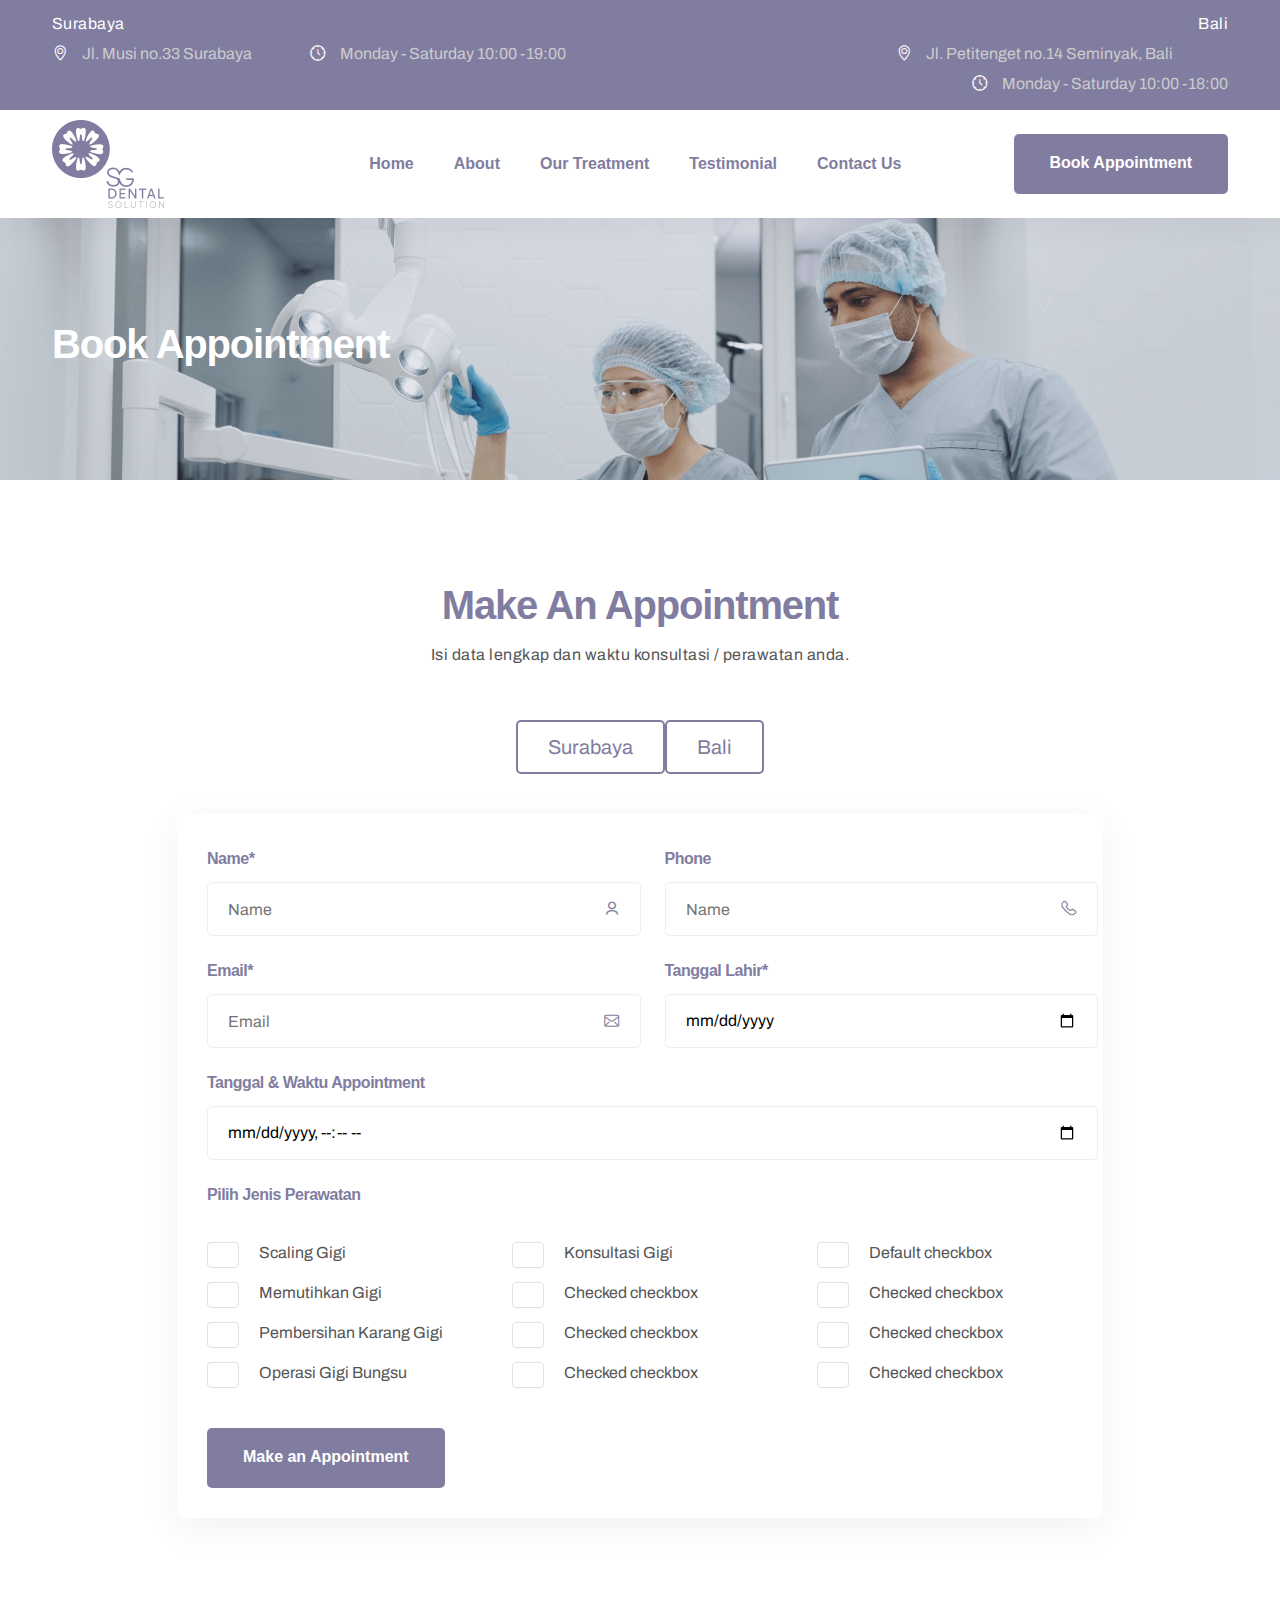
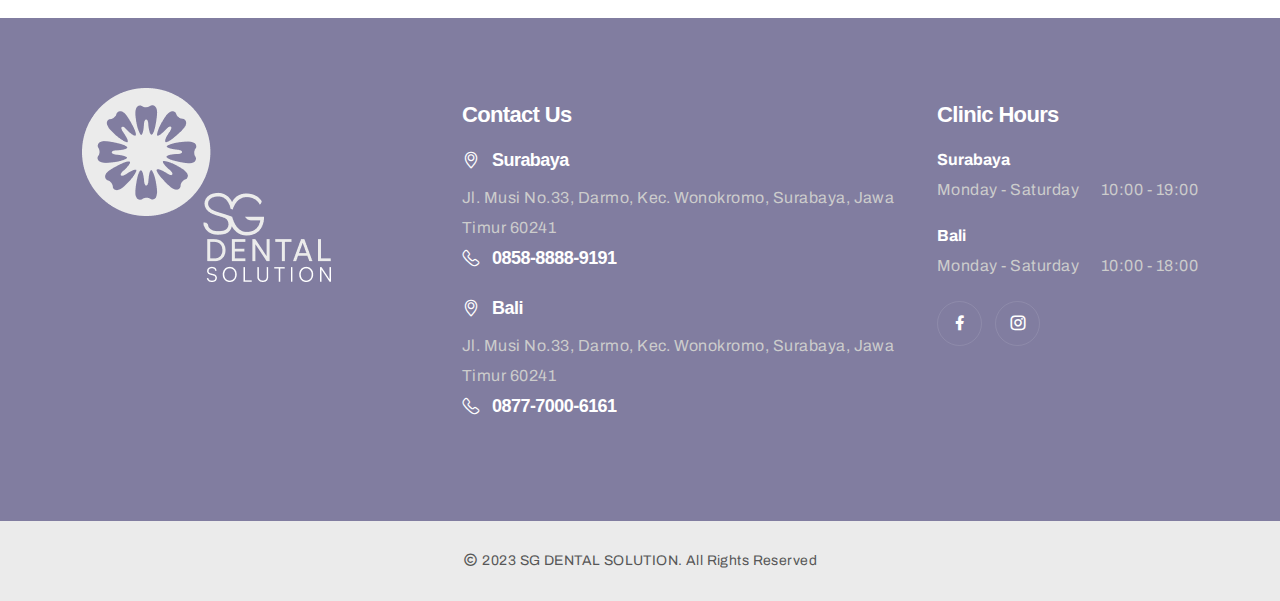
==== dental-appointment.html @ 80788efe "upload" ====
<!DOCTYPE html>
<html lang="zxx">
    <head>
        <!-- Required meta tags -->
        <meta charset="utf-8">
        <meta name="viewport" content="width=device-width, initial-scale=1">
        
        <!-- Link of CSS files -->
        <link rel="stylesheet" href="assets/css/bootstrap.min.css">
        <link rel="stylesheet" href="assets/css/remixicon.css">
        <link rel="stylesheet" href="assets/css/flaticon_dolt.css">
        <link rel="stylesheet" href="assets/css/swiper.bundle.min.css">
        <link rel="stylesheet" href="assets/css/aos.css">
        <link rel="stylesheet" href="assets/css/header.css">
        <link rel="stylesheet" href="assets/css/style.css">
        <link rel="stylesheet" href="assets/css/footer.css">
        <link rel="stylesheet" href="assets/css/responsive.css">
        <link rel="stylesheet" href="assets/css/magnific-popup.css">
        <link rel="stylesheet" href="assets/css/fancybox.min.css">
        
        <link rel="stylesheet" href="assets/css/dental-style.css">

        <title>SG Dental Solution</title>
        <link rel="icon" type="image/png" href="assets/img/favicon.png">
    </head>
    <body>

        <!--  Preloader Start -->
        <div class="loader-wrapper">
            <div class="loader"></div>
            <div class="loader-section section-left"></div>
            <div class="loader-section section-right"></div>
        </div>
        <!--  Preloader End -->

        
        <!-- Start Navbar Area -->
        <div class="navbar-area style-one" id="navbar">
            <div class="header-top">
                <div class="container hide-mobile">
                    <div class="row">
                        <div class="col-lg-6 top-contact-left">
                            <p class="text-white mb-0">Surabaya</p>
                            <ul class="contact-info list-style">
                                
                                <li><i class="flaticon-pin"></i>Jl. Musi no.33 Surabaya</li>
                                <li><i class="flaticon-clock"></i>Monday - Saturday    10:00 -19:00</li>
                            </ul>
                        </div>
                        <div class="col-lg-6 top-contact-right">
                            <p class="text-white mb-0">Bali</p>
                            <ul class="contact-info list-style">
                                
                                <li><i class="flaticon-pin"></i>Jl. Petitenget no.14 Seminyak, Bali</li>
                                <li><i class="flaticon-clock"></i>Monday - Saturday    10:00 -18:00</li>
                            </ul>
                        </div>
                        
                    </div>
                </div>
            </div>
            <div class="container">
                <nav class="navbar navbar-expand-lg">
                    <a class="navbar-brand" href="index.html">
                        <img class="logo-light" src="assets/img/logo-sg.png" alt="logo">
                       
                    </a>
                    <div class="other-option d-flex align-items-center justify-content-end d-lg-none">
                        <button type="button" class="search-btn d-lg-none" data-bs-toggle="modal" data-bs-target="#searchModal">
                            <i class="flaticon-search"></i>
                        </button>
                        <a class="navbar-toggler" data-bs-toggle="offcanvas" href="#navbarOffcanvas" role="button" aria-controls="navbarOffcanvas">
                            <span class="burger-menu">
                                <span class="top-bar"></span>
                                <span class="middle-bar"></span>
                                <span class="bottom-bar"></span>
                            </span>
                        </a>
                    </div>
                    <div class="collapse navbar-collapse">
                        <ul class="navbar-nav ms-auto">
                            <li class="nav-item">
                                <a href="dental-index.html" class="nav-link">
                                    Home
                                </a>
                            </li>
                            <li class="nav-item">
                                <a href="#about" class="nav-link">
                                    About
                                </a>
                            </li>
                            <li class="nav-item">
                                <a href="#treatment" class="nav-link">
                                    Our Treatment
                                </a>
                            </li>
                            <li class="nav-item">
                                <a href="#testimonial" class="nav-link">
                                    Testimonial
                                </a>
                            </li>
                            <li class="nav-item">
                                <a href="#contact" class="nav-link">
                                    Contact Us
                                </a>
                            </li>
                           
                        </ul>
                        <div class="others-option d-flex align-items-center">
                            
                            <div class="option-item">
                                <div class="contact-item">
                                    <a href="dental-appointment.html"><button class="btn-two border-0" type="submit">Book Appointment</button></a>
                                </div>
                            </div>
                           
                        </div>
                    </div>
                </nav>
            </div>
        </div>
        <!-- End Navbar Area -->

        <!-- Start Responsive Navbar Area -->
        <div class="responsive-navbar offcanvas offcanvas-end" data-bs-backdrop="static" tabindex="-1" id="navbarOffcanvas">
            <div class="offcanvas-header">
                <a href="index.html" class="logo d-inline-block">
                    <img class="logo-light" src="assets/img/logo-sg.png" alt="logo">
                  
                </a>
                <button type="button" class="close-btn" data-bs-dismiss="offcanvas" aria-label="Close">
                    <i class="ri-close-line"></i>
                </button>
            </div>
            <div class="offcanvas-body">
                <div class="accordion" id="navbarAccordion">
                    
                    <div class="accordion-item">
                        <a class="accordion-button without-icon" href="#dental-index-3.html">
                            Home
                        </a>
                    </div>
                    <div class="accordion-item">
                        <a class="accordion-button without-icon" href="#about">
                            About
                        </a>
                    </div>
                    <div class="accordion-item">
                        <a class="accordion-button without-icon" href="#treatment">
                            Our Treatment
                        </a>
                    </div>
                    <div class="accordion-item">
                        <a class="accordion-button without-icon" href="#testimonial">
                            testimonial
                        </a>
                    </div>
                    <div class="accordion-item">
                        <a class="accordion-button without-icon" href="#contact">
                            Contact Us
                        </a>
                    </div>
                </div>
                <div class="offcanvas-contact-info">

                    <div class="city">
                        <h4>Surabaya</h4>
                        <ul class="contact-info list-style">
                            <li>
                                <i class="flaticon-pin"></i>
                                <p>Jl. Musi no.33 Surabaya</p>
                            </li>
                            
                            <li>
                                <i class="flaticon-phone-call"></i>
                                <a href="tel:+6285888889191">0858-8888-9191</a>
                            </li>
                        </ul>
                    </div>
                    <div class="city">
                        <h4>Bali</h4>
                        <ul class="contact-info list-style">
                            <li>
                                <i class="flaticon-pin"></i>
                                <p>Jl. Petitenget no.14 Seminyak, Bali</p>
                            </li>
                            
                            <li>
                                <i class="flaticon-phone-call"></i>
                                <a href="tel:+6285888889191">0877-7000-6161</a>
                            </li>
                        </ul>
                    </div>
                        <ul class="social-profile list-style">
                            <li><a href="https://www.instagram.com/sgdentalsolution/" target="_blank"><i class="ri-facebook-fill"></i></a></li>
                            <li><a href="https://www.instagram.com/sgdentalsolution/" target="_blank"><i class="ri-instagram-line"></i></a></li>
                        
                        </ul>
                    
                    
                    
                </div>
                
            </div>
        </div>
        

        <!-- Breadcrumb Start -->
        <div class="breadcrumb-wrap bg-f br-11">
            
            <div class="container">
                <div class="breadcrumb-content">
                    <h2>Book Appointment</h2>
                    
                </div>
            </div>
        </div>
        <!-- Breadcrumb End -->

        <!-- Contact Us section Start -->
        <section class="contact-us-wrap appointment-wrap ptb-100">
            <div class="container">
                
                <div class="row">
                    <div class="col-xl-10 offset-xl-1 col-lg-10 offset-lg-1">
                        <div class="section-title style-one text-center mb-40">
                            <h2>Make An Appointment</h2>
                            <p>Isi data lengkap dan waktu konsultasi / perawatan anda.</p>
                        </div>
                        <div class="btn-area d-flex justify-content-center">
                            <div class="btn-wa mb-30">
                                <a href="#" class="btn-outline">Surabaya</a>
                            </div>   
                            <div class="btn-wa mb-30">
                                <a href="#" class="btn-outline">Bali</a>
                            </div>  
                        </div>
                    </div>
                    <div class="col-xl-10 offset-xl-1">
                        <div class="appointment-box">
                            
                            <div class="row">
                                <div class="col-lg-12">
                                    <div class="appointment-form">
                                       
                                        <form action="#">
                                            <div class="row">
                                                <div class="col-md-6">
                                                    <div class="form-group">
                                                        <label for="name">Name*</label>   
                                                        <input type="text" id="name" placeholder="Name">
                                                        <i class="flaticon-user"></i>
                                                    </div>
                                                </div>
                                                <div class="col-md-6">
                                                    <div class="form-group">
                                                        <label for="app_phone">Phone</label>   
                                                        <input type="number" id="app_phone" placeholder="Name">
                                                        <i class="flaticon-phone-call"></i>
                                                    </div>
                                                </div>
                                                <div class="col-md-6">
                                                    <div class="form-group">
                                                        <label for="app_email">Email*</label>   
                                                        <input type="email" id="app_email" placeholder="Email">
                                                        <i class="flaticon-mail"></i>
                                                    </div>
                                                </div>
                                                <div class="col-md-6">
                                                    <div class="form-group">
                                                        <label for="app_date">Tanggal Lahir*</label>   
                                                        <input type="date" id="app_date">
                                                    </div>
                                                </div>
                                                <div class="col-md-12">
                                                    <div class="form-group">
                                                        <label for="app_date">Tanggal & Waktu Appointment</label>   
                                                        <input type="datetime-local" id="datetime" name="datetime">
                                                        <p id="result"></p>
                                                    </div>
                                                </div>
                                                
                                                <div class="form-group">
                                                    <label for="app_date">Pilih Jenis Perawatan</label> 
                                                </div>
                                              
                                               <div class="col-4">
                                                 
                                                    <div class="form-check">
                                                        <input class="form-check-input" type="checkbox" value="" id="defaultCheck1">
                                                        <label class="form-check-label" for="flexCheckDefault">Scaling Gigi
                                                        </label>
                                                    </div>
                                                    <div class="form-check">
                                                        <input class="form-check-input" type="checkbox" value="" id="defaultCheck2">
                                                        <label class="form-check-label" for="flexCheckDefault">
                                                        Memutihkan Gigi
                                                        </label>
                                                    </div>
                                                    <div class="form-check">
                                                        <input class="form-check-input" type="checkbox" value="" id="defaultCheck3">
                                                        <label class="form-check-label" for="flexCheckDefault">
                                                        Pembersihan Karang Gigi
                                                        </label>
                                                    </div>
                                                    <div class="form-check">
                                                        <input class="form-check-input" type="checkbox" value="" id="defaultCheck4">
                                                        <label class="form-check-label" for="flexCheckDefault">
                                                        Operasi Gigi Bungsu
                                                        </label>
                                                    </div>
                                               </div>
                                               <div class="col-4">
                                                <div class="form-check">
                                                    <input class="form-check-input" type="checkbox" value="" id="defaultCheck5">
                                                    <label class="form-check-label" for="flexCheckDefault">
                                                    Konsultasi Gigi
                                                    </label>
                                                </div>
                                                <div class="form-check">
                                                    <input class="form-check-input" type="checkbox" value="" id="defaultCheck6">
                                                    <label class="form-check-label" for="flexCheckChecked">
                                                    Checked checkbox
                                                    </label>
                                                </div>
                                                <div class="form-check">
                                                    <input class="form-check-input" type="checkbox" value="" id="defaultCheck7">
                                                    <label class="form-check-label" for="flexCheckChecked">
                                                    Checked checkbox
                                                    </label>
                                                </div>
                                                <div class="form-check">
                                                    <input class="form-check-input" type="checkbox" value="" id="defaultCheck8">
                                                    <label class="form-check-label" for="flexCheckChecked">
                                                    Checked checkbox
                                                    </label>
                                                </div>
                                           </div>
                                           <div class="col-4">
                                            <div class="form-check">
                                                <input class="form-check-input" type="checkbox" value="" id="defaultCheck9">
                                                <label class="form-check-label" for="flexCheckDefault">
                                                Default checkbox
                                                </label>
                                            </div>
                                            <div class="form-check">
                                                <input class="form-check-input" type="checkbox" value="" id="defaultCheck10">
                                                <label class="form-check-label" for="flexCheckChecked">
                                                Checked checkbox
                                                </label>
                                            </div>
                                            <div class="form-check">
                                                <input class="form-check-input" type="checkbox" value="" id="defaultCheck11">
                                                <label class="form-check-label" for="flexCheckChecked">
                                                Checked checkbox
                                                </label>
                                            </div>
                                            <div class="form-check">
                                                <input class="form-check-input" type="checkbox" value="" id="defaultCheck12">
                                                <label class="form-check-label" for="flexCheckChecked">
                                                Checked checkbox
                                                </label>
                                            </div>
                                       </div>
                                                <div class="col-12 mt-30">
                                                    <button class="btn-two border-0" type="submit">Make an Appointment</button>
                                                </div>
                                            </div>
                                        </form>
                                    </div>
                                </div>
                               
                            </div>
                        </div>
                    </div>
                </div>
            </div>
        </section>
        <!-- Contact Us section End -->

        <!-- Footer  Start -->
        <footer class="footer-wrap style-one">
            <div class="footer-top pb-70">
                
                <div class="container">
                    <div class="row">
                        <div class="col-xxl-3 col-xl-4 col-lg-6 col-md-12 col-sm-6">
                            <div class="footer-widget">
                                <a href="index.html" class="footer-logo">
                                    <img class="logo-light" src="assets/img/logo-footer.png" alt="Image">
                                    
                                </a>
                                
                            </div>
                        </div>
                        <div class="col-xxl-6 col-xl-5 col-lg-6 col-md-12 col-sm-6 pe-xxl-6">
                            <div class="footer-widget">
                                <h3 class="footer-widget-title">Contact Us</h3>
                                
                                <div class="contact-info">
                                    <h6><i class="flaticon-pin"></i>Surabaya</h6>
                                    <p>Jl. Musi No.33, Darmo, Kec. Wonokromo, Surabaya, Jawa Timur 60241</p>
                                    <h6><i class="flaticon-phone-call"></i>0858-8888-9191</h6>
                                </div>
                                <div class="contact-info mt-20">
                                    <h6><i class="flaticon-pin"></i>Bali</h6>
                                    <p>Jl. Musi No.33, Darmo, Kec. Wonokromo, Surabaya, Jawa Timur 60241</p>
                                    <h6><i class="flaticon-phone-call"></i>0877-7000-6161</h6>
                                </div>
                            </div>
                        </div>
                        <div class="col-xxl-3 col-xl-3 col-lg-6 col-md-12 col-sm-6 px-xxl-0">
                            <div class="footer-widget">
                                <h3 class="footer-widget-title">Clinic Hours</h3>
                                <b class="text-white">Surabaya</b>
                                <ul class="opening-time list-style">
                                    <li><span>Monday - Saturday</span> <span>10:00 - 19:00</span></li>
                                   
                                </ul>
                                <b class="text-white">Bali</b>
                                <ul class="opening-time list-style">
                                    <li><span>Monday - Saturday</span> <span>10:00 - 18:00</span></li>
                                   
                                </ul>
                                <ul class="social-profile list-style">
                                    <li><a href="https://www.instagram.com/sgdentalsolution/" target="_blank"><i class="ri-facebook-fill"></i></a></li>
                                    
                                    <li><a href="https://www.instagram.com/sgdentalsolution/" target="_blank"><i class="ri-instagram-line"></i></a></li>
                                   
                                </ul>
                            </div>
                        </div>
                    </div>
                </div>
            </div>
            <p class="copyright-text"><i class="ri-copyright-line"></i>2023 SG DENTAL SOLUTION. All Rights Reserved</p>
        </footer>
        <!-- Footer End -->

        <!-- Back to Top -->
        <button type="button" id="backtotop" class="position-fixed text-center border-0 p-0">
            <i class="ri-arrow-up-line"></i>
        </button>

        <!-- Link of JS files -->
        
        <script data-cfasync="false" src="../../cdn-cgi/scripts/5c5dd728/cloudflare-static/email-decode.min.js"></script><script src="assets/js/bootstrap.bundle.min.js"></script>
        <script src="assets/js/swiper.bundle.min.js"></script>
        <script src="assets/js/aos.js"></script>
        <script src="assets/js/main.js"></script>
    </body>
</html>
---- assets/css/flaticon_dolt.css ----
@font-face {
    font-family: "flaticon_dolt";
    src: url("../fonts/flaticon_dolte46e.ttf?a3361097b78c4c9c7916f0ff217e2607") format("truetype"),
url("../fonts/flaticon_dolte46e.woff?a3361097b78c4c9c7916f0ff217e2607") format("woff"),
url("../fonts/flaticon_dolte46e.woff2?a3361097b78c4c9c7916f0ff217e2607") format("woff2"),
url("../fonts/flaticon_dolte46e.eot?a3361097b78c4c9c7916f0ff217e2607#iefix") format("embedded-opentype"),
url("../fonts/flaticon_dolte46e.svg?a3361097b78c4c9c7916f0ff217e2607#flaticon_dolt") format("svg");
}

i[class^="flaticon-"]:before, i[class*=" flaticon-"]:before {
    font-family: flaticon_dolt !important;
    font-style: normal;
    font-weight: normal !important;
    font-variant: normal;
    text-transform: none;
    line-height: 1;
    -webkit-font-smoothing: antialiased;
    -moz-osx-font-smoothing: grayscale;
}

.flaticon-customer:before {
    content: "\f101";
}
.flaticon-linkedin:before {
    content: "\f102";
}
.flaticon-twitter:before {
    content: "\f103";
}
.flaticon-calendar:before {
    content: "\f104";
}
.flaticon-stethoscope:before {
    content: "\f105";
}
.flaticon-medal:before {
    content: "\f106";
}
.flaticon-doctor:before {
    content: "\f107";
}
.flaticon-emergency-call:before {
    content: "\f108";
}
.flaticon-pills:before {
    content: "\f109";
}
.flaticon-instagram:before {
    content: "\f10a";
}
.flaticon-quote:before {
    content: "\f10b";
}
.flaticon-mail:before {
    content: "\f10c";
}
.flaticon-phone-call:before {
    content: "\f10d";
}
.flaticon-pin:before {
    content: "\f10e";
}
.flaticon-clock:before {
    content: "\f10f";
}
.flaticon-emergency:before {
    content: "\f110";
}
.flaticon-user:before {
    content: "\f111";
}
.flaticon-tooth:before {
    content: "\f112";
}
.flaticon-search:before {
    content: "\f113";
}
.flaticon-list:before {
    content: "\f114";
}
.flaticon-right-arrow:before {
    content: "\f115";
}
.flaticon-megaphone:before {
    content: "\f116";
}
.flaticon-hospital:before {
    content: "\f117";
}
.flaticon-anesthesia:before {
    content: "\f118";
}
.flaticon-dentist-chair:before {
    content: "\f119";
}
.flaticon-tooth-1:before {
    content: "\f11a";
}
.flaticon-arrow-down-sign-to-navigate:before {
    content: "\f11b";
}
.flaticon-tooth-2:before {
    content: "\f11c";
}
.flaticon-tool:before {
    content: "\f11d";
}
.flaticon-tooth-3:before {
    content: "\f11e";
}
.flaticon-tooth-4:before {
    content: "\f11f";
}
.flaticon-dental-care:before {
    content: "\f120";
}
.flaticon-dental-care-1:before {
    content: "\f121";
}
.flaticon-tooth-5:before {
    content: "\f122";
}
.flaticon-facebook:before {
    content: "\f123";
}
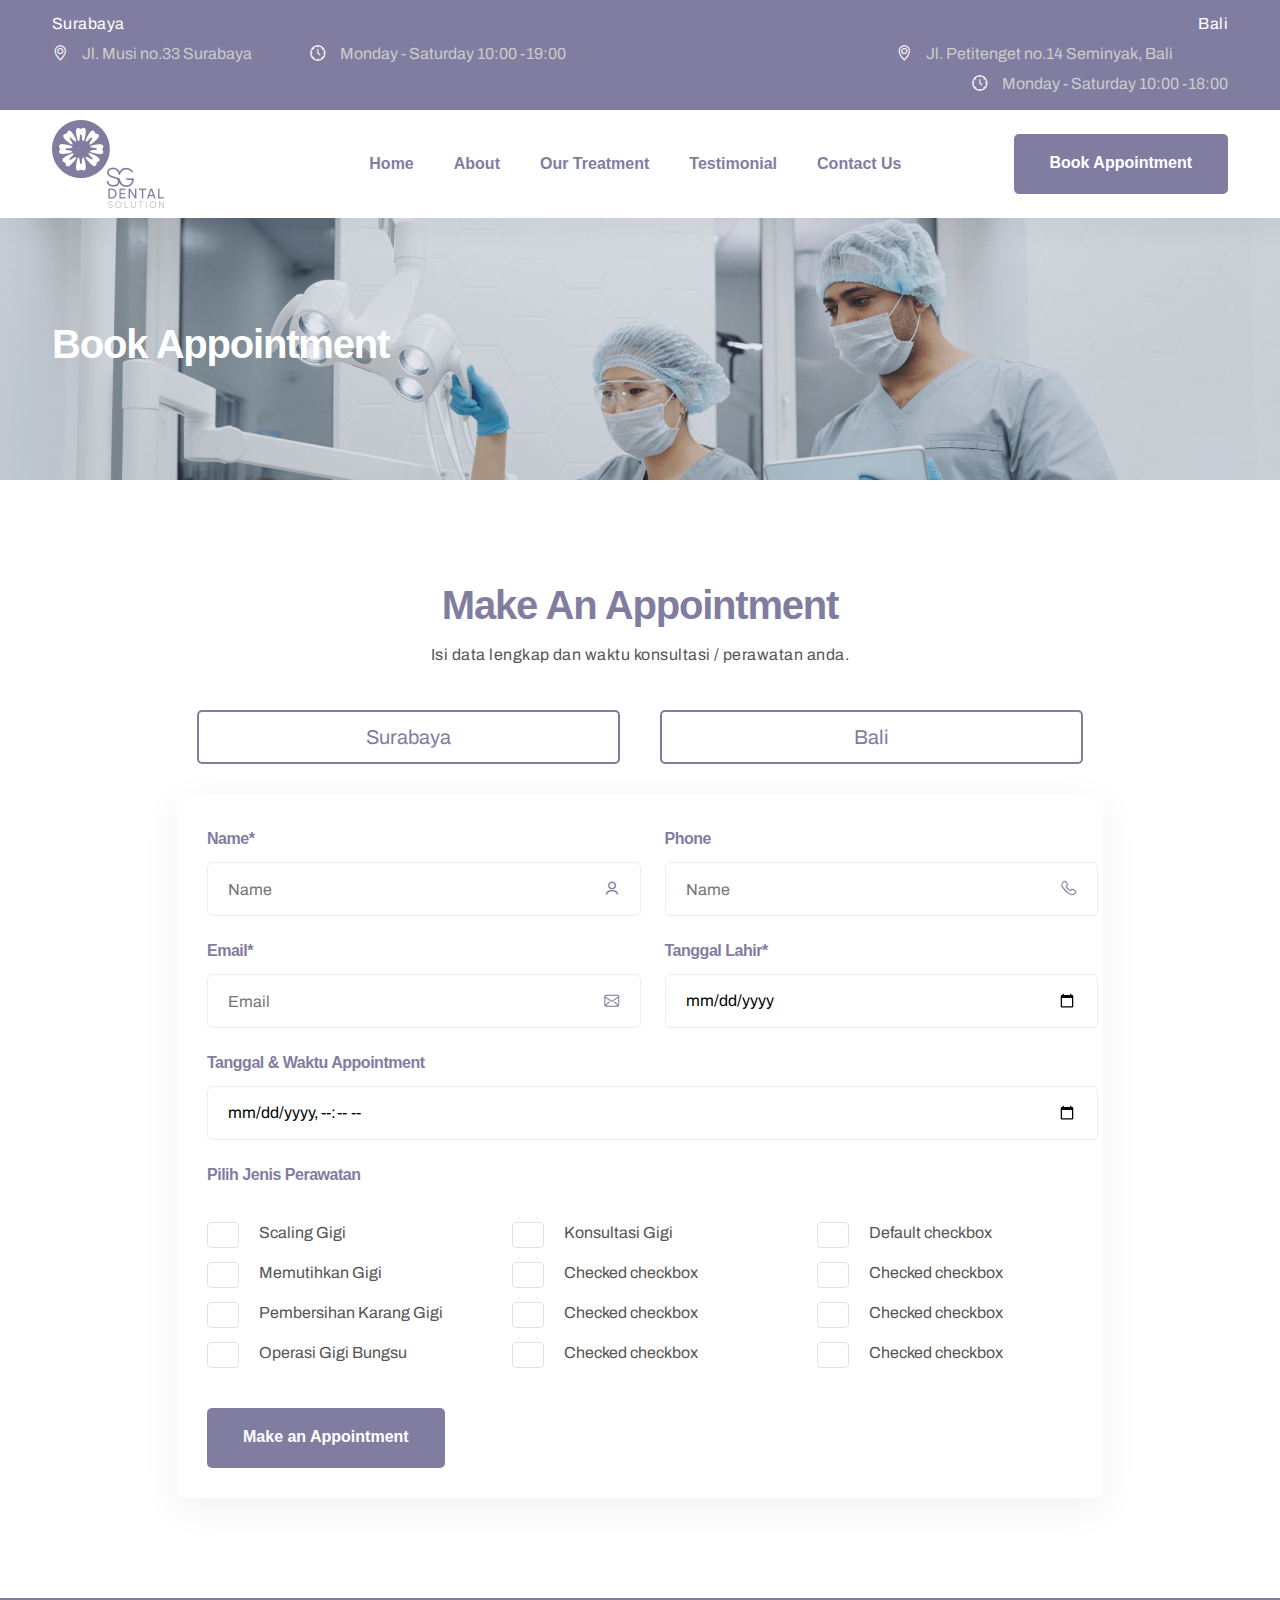
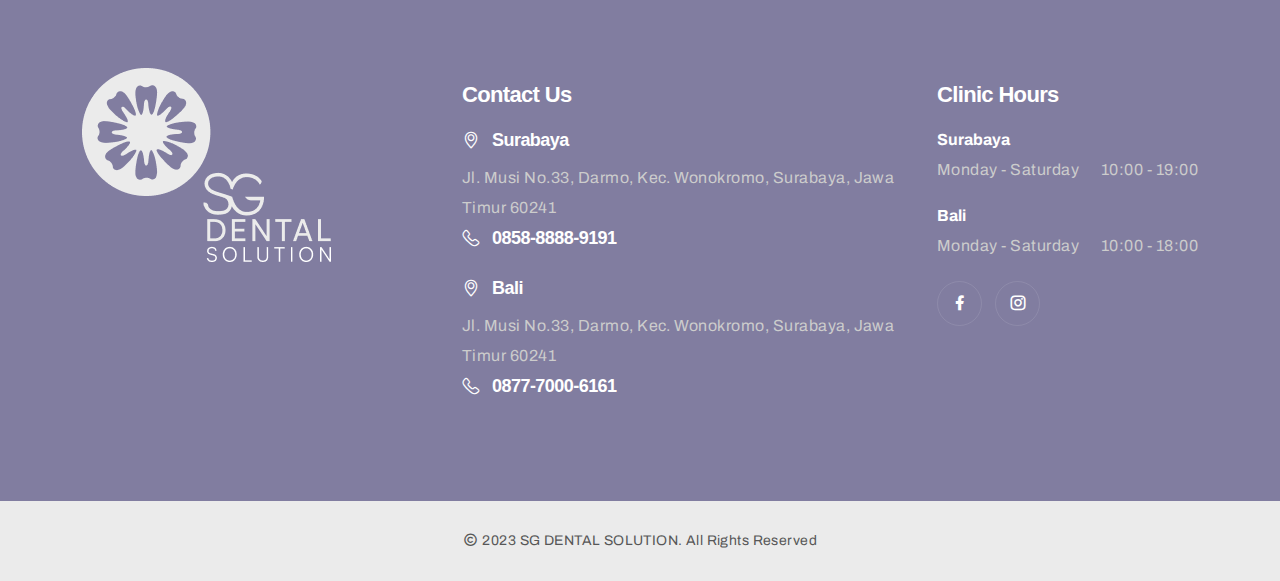
==== commit a0df4ab6: "updates css" ====
--- a/dental-appointment.html
+++ b/dental-appointment.html
@@ -228,10 +228,10 @@
                             <p>Isi data lengkap dan waktu konsultasi / perawatan anda.</p>
                         </div>
                         <div class="btn-area d-flex justify-content-center">
-                            <div class="btn-wa mb-30">
+                            <div class="btn-select-location mb-30">
                                 <a href="#" class="btn-outline">Surabaya</a>
                             </div>   
-                            <div class="btn-wa mb-30">
+                            <div class="btn-select-location mb-30">
                                 <a href="#" class="btn-outline">Bali</a>
                             </div>  
                         </div>
--- a/assets/css/dental-style.css
+++ b/assets/css/dental-style.css
@@ -403,6 +403,11 @@
   height: 350px;
 }
 
+.btn-select-location {
+  width: 100%;
+  padding: 0 20px;
+}
+
 
 @media only screen and (max-width: 767px) {
 
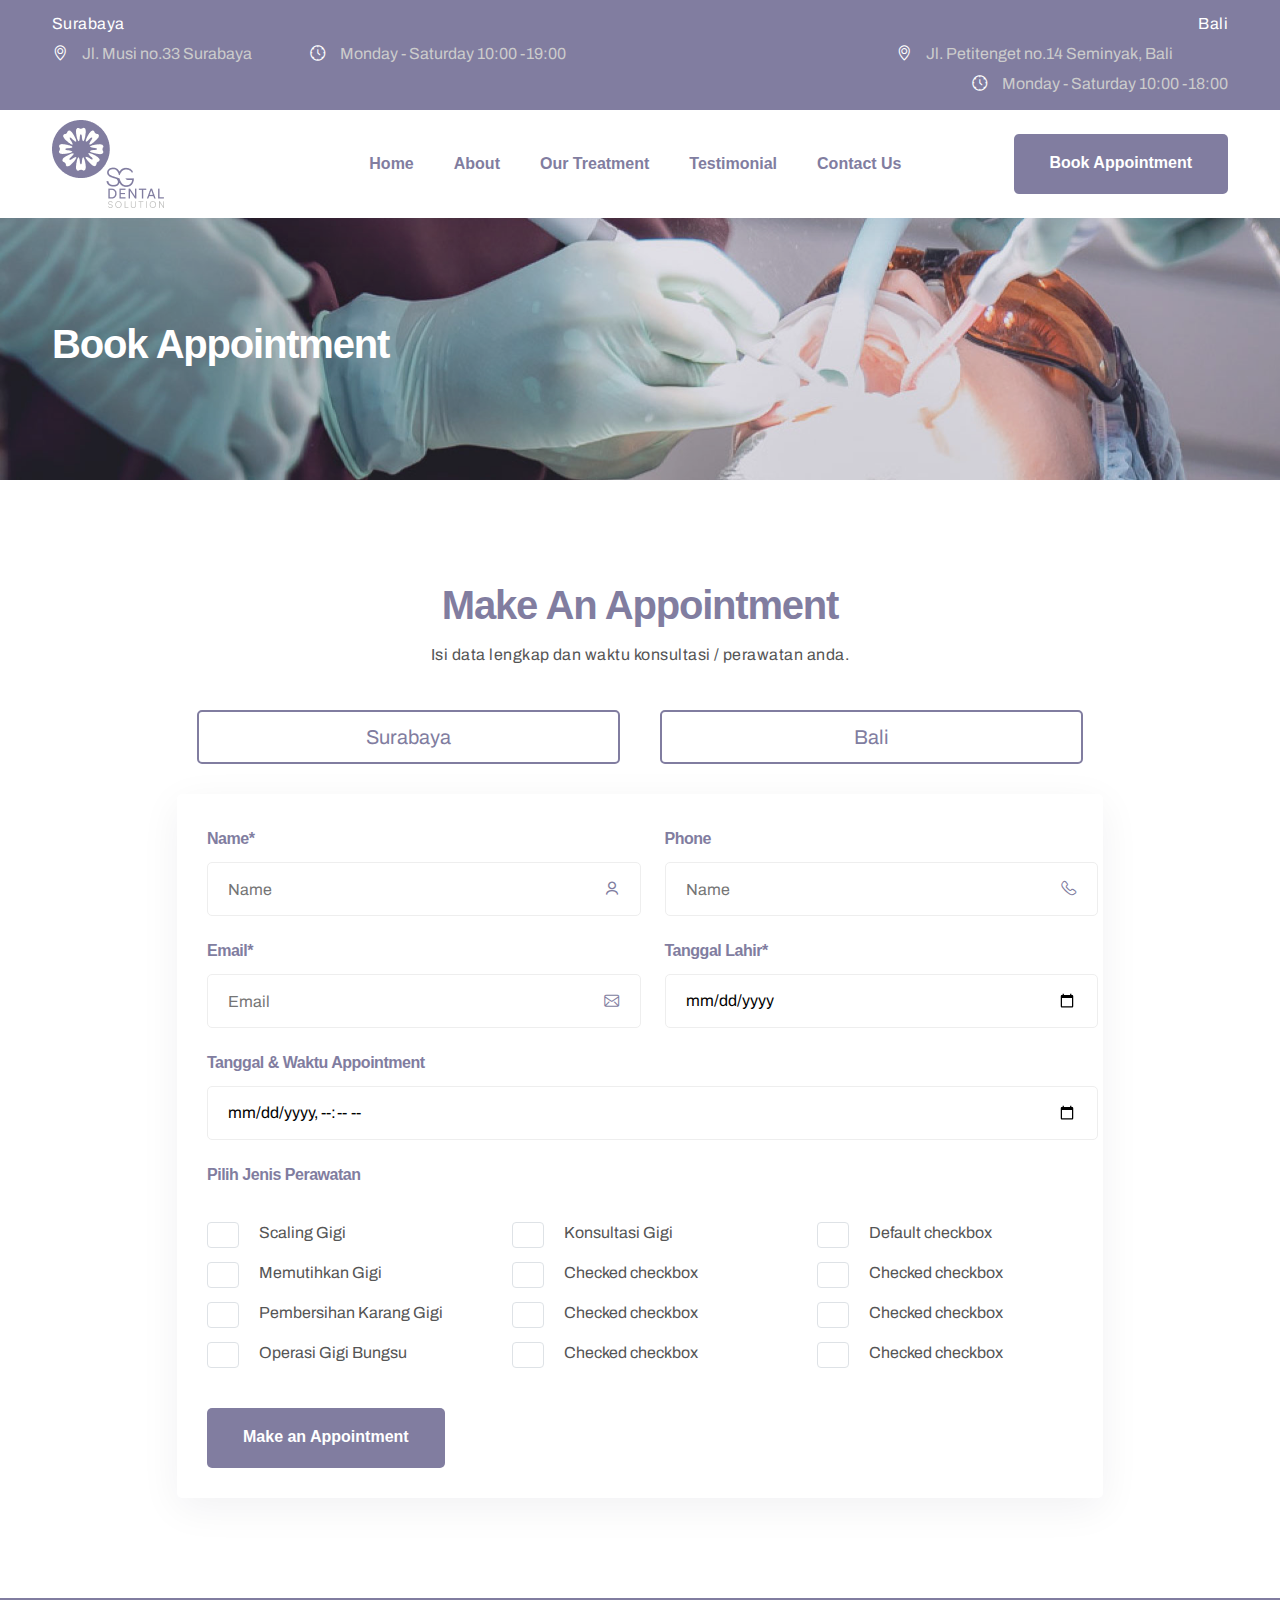
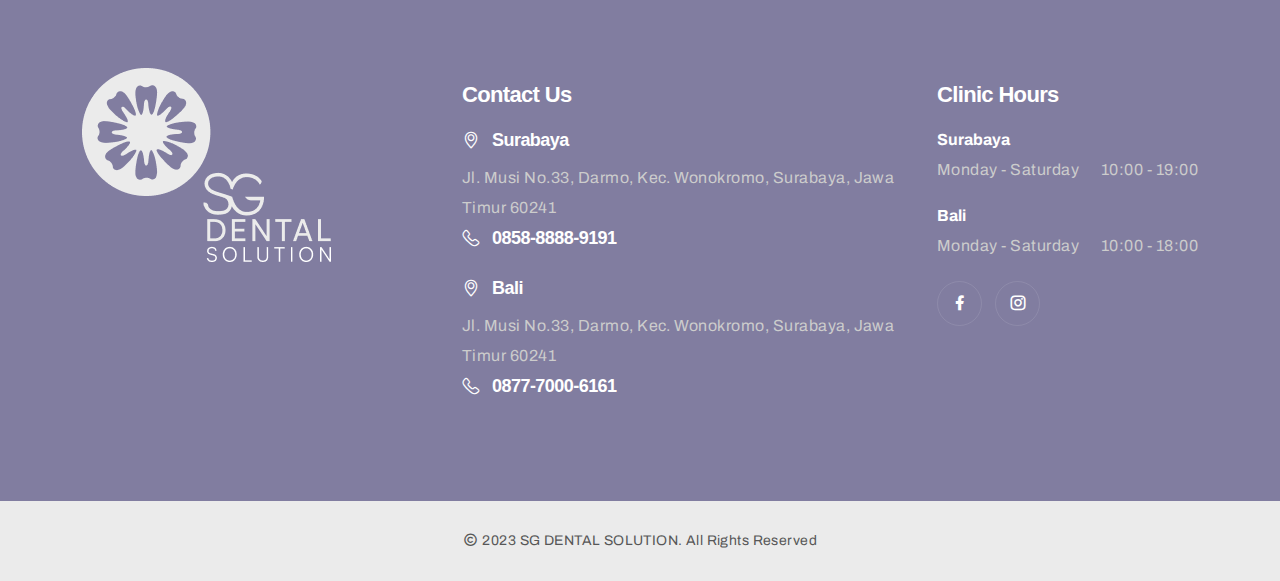
==== commit caff41b2: "update-3" ====
--- a/dental-appointment.html
+++ b/dental-appointment.html
@@ -80,27 +80,27 @@
                     <div class="collapse navbar-collapse">
                         <ul class="navbar-nav ms-auto">
                             <li class="nav-item">
-                                <a href="dental-index.html" class="nav-link">
+                                <a href="index.html" class="nav-link">
                                     Home
                                 </a>
                             </li>
                             <li class="nav-item">
-                                <a href="#about" class="nav-link">
+                                <a href="dental-index.html#about" class="nav-link">
                                     About
                                 </a>
                             </li>
                             <li class="nav-item">
-                                <a href="#treatment" class="nav-link">
+                                <a href="dental-index.html#treatment" class="nav-link">
                                     Our Treatment
                                 </a>
                             </li>
                             <li class="nav-item">
-                                <a href="#testimonial" class="nav-link">
+                                <a href="dental-index.html#testimonial" class="nav-link">
                                     Testimonial
                                 </a>
                             </li>
                             <li class="nav-item">
-                                <a href="#contact" class="nav-link">
+                                <a href="dental-index.html#contact" class="nav-link">
                                     Contact Us
                                 </a>
                             </li>
@@ -136,27 +136,27 @@
                 <div class="accordion" id="navbarAccordion">
                     
                     <div class="accordion-item">
-                        <a class="accordion-button without-icon" href="#dental-index-3.html">
+                        <a class="accordion-button without-icon" href="dental-index.html">
                             Home
                         </a>
                     </div>
                     <div class="accordion-item">
-                        <a class="accordion-button without-icon" href="#about">
+                        <a class="accordion-button without-icon" href="dental-index.html#about">
                             About
                         </a>
                     </div>
                     <div class="accordion-item">
-                        <a class="accordion-button without-icon" href="#treatment">
+                        <a class="accordion-button without-icon" href="dental-index.html#treatment">
                             Our Treatment
                         </a>
                     </div>
                     <div class="accordion-item">
-                        <a class="accordion-button without-icon" href="#testimonial">
+                        <a class="accordion-button without-icon" href="dental-index.html#testimonial">
                             testimonial
                         </a>
                     </div>
                     <div class="accordion-item">
-                        <a class="accordion-button without-icon" href="#contact">
+                        <a class="accordion-button without-icon" href="dental-index.html#contact">
                             Contact Us
                         </a>
                     </div>
@@ -284,7 +284,7 @@
                                                     <label for="app_date">Pilih Jenis Perawatan</label> 
                                                 </div>
                                               
-                                               <div class="col-4">
+                                               <div class="col-lg-4 col-12">
                                                  
                                                     <div class="form-check">
                                                         <input class="form-check-input" type="checkbox" value="" id="defaultCheck1">
@@ -310,7 +310,7 @@
                                                         </label>
                                                     </div>
                                                </div>
-                                               <div class="col-4">
+                                               <div class="col-lg-4 col-12">
                                                 <div class="form-check">
                                                     <input class="form-check-input" type="checkbox" value="" id="defaultCheck5">
                                                     <label class="form-check-label" for="flexCheckDefault">
@@ -336,7 +336,7 @@
                                                     </label>
                                                 </div>
                                            </div>
-                                           <div class="col-4">
+                                           <div class="col-lg-4 col-12">
                                             <div class="form-check">
                                                 <input class="form-check-input" type="checkbox" value="" id="defaultCheck9">
                                                 <label class="form-check-label" for="flexCheckDefault">
--- a/assets/css/style.css
+++ b/assets/css/style.css
@@ -1188,48 +1188,10 @@
 /*--------------------------------------
     Breadcrumb CSS
 ----------------------------------------*/
-.br-1 {
-  background-image: url(../img/breadcrumb/br-1.webp);
-}
-
-.br-2 {
-  background-image: url(../img/breadcrumb/br-2.webp);
-}
-
-.br-3 {
-  background-image: url(../img/breadcrumb/br-3.webp);
-}
-
-.br-4 {
-  background-image: url(../img/breadcrumb/br-4.webp);
-}
-
-.br-5 {
-  background-image: url(../img/breadcrumb/br-5.webp);
-}
-
-.br-6 {
-  background-image: url(../img/breadcrumb/br-6.webp);
-}
-
-.br-7 {
-  background-image: url(../img/breadcrumb/br-7.webp);
-}
-
-.br-8 {
-  background-image: url(../img/breadcrumb/br-8.webp);
-}
-
-.br-9 {
-  background-image: url(../img/breadcrumb/br-9.webp);
-}
-
-.br-10 {
-  background-image: url(../img/breadcrumb/br-10.webp);
-}
+
 
 .br-11 {
-  background-image: url(../img/breadcrumb/br-11.webp);
+  background-image: url(../img/breadcrumb-img.jpg);
 }
 
 .breadcrumb-wrap {
